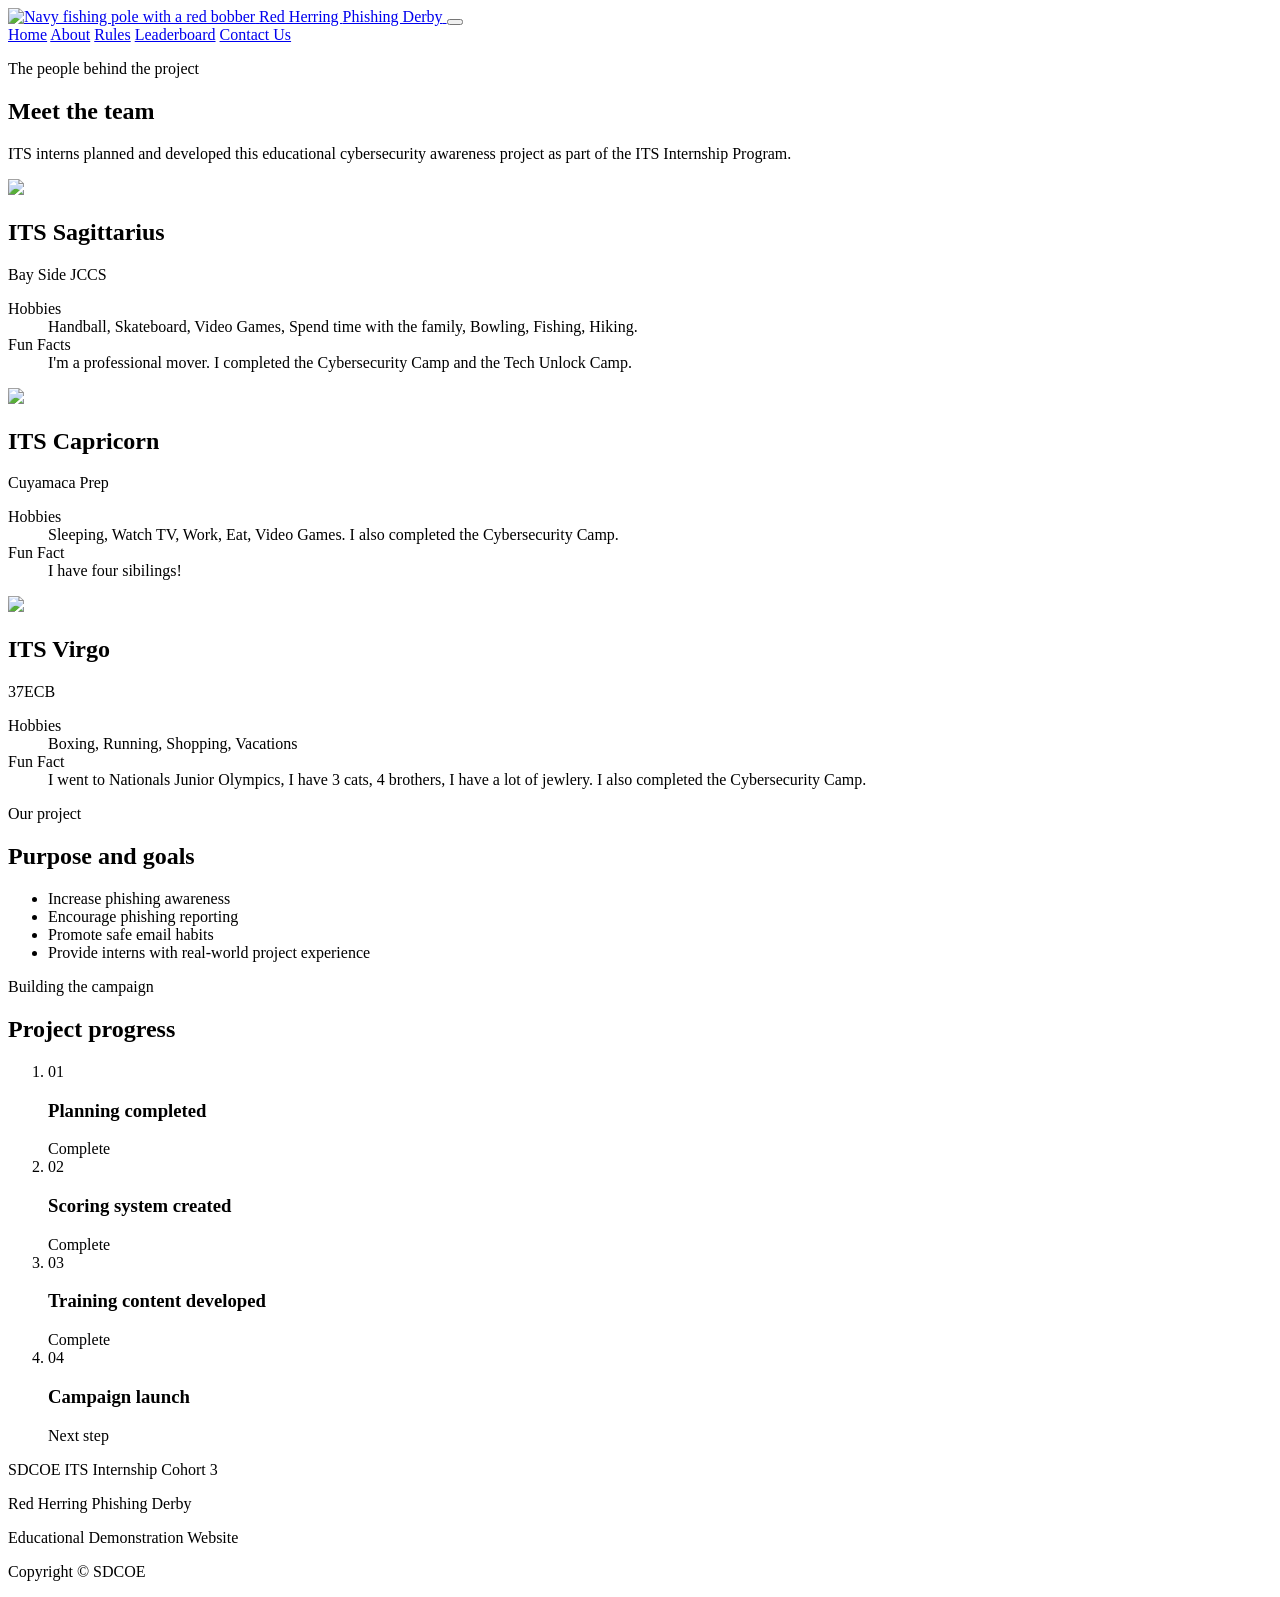
==== about.html @ b98de690 "Removed video section and changed leaderboard scored to 100 and changed named to "PlaceHolder"" ====
<!doctype html>
<html lang="en">
<head>
    <meta charset="utf-8">
    <meta name="viewport" content="width=device-width, initial-scale=1">
    <meta name="description" content="Meet the ITS interns behind the Red Herring Phishing Derby and explore its goals, progress, and training topics.">
    <title>About | Red Herring Phishing Derby</title>
    <link rel="stylesheet" href="styles.css">
    <script src="script.js" defer></script>
</head>
<body>
    <!-- Shared site header and navigation -->
    <header class="site-header">
        <div class="header-inner">
            <a class="brand" href="index.html" aria-label="Red Herring Phishing Derby home">
                <img class="brand-logo" src="images/redherring_logo.png" alt="Navy fishing pole with a red bobber">
                <span class="brand-name">Red Herring <span>Phishing Derby</span></span>
            </a>
            <button class="menu-toggle" type="button" aria-label="Open navigation menu" aria-expanded="false" aria-controls="site-navigation">
                <span class="menu-lines" aria-hidden="true"></span>
            </button>
            <nav class="site-nav" id="site-navigation" aria-label="Main navigation">
                <a href="index.html">Home</a>
                <a href="about.html" aria-current="page">About</a>
                <a href="rules.html">Rules</a>
                <a href="leaderboard.html">Leaderboard</a>
                <a href="contact.html">Contact Us</a>
            </nav>
        </div>
    </header>

    <!-- Team profiles and the intern-led work behind the program -->
    <main class="content-width page-main">
        <section aria-labelledby="team-title">
            <div class="page-heading">
                <p class="eyebrow">The people behind the project</p>
                <h1 id="team-title">Meet the team</h1>
                <p>ITS interns planned and developed this educational cybersecurity awareness project as part of the ITS Internship Program.</p>
            </div>
            <div class="team-grid">
                <article class="team-card">
                    <div class="portrait-placeholder portrait--blue" role="img" aria-label="Placeholder portrait for an intern team member">
                        <img src="images/Zodiac_Symbols_Purple-09.webp" style="width:50%;">
                    </div>
                    <div class="team-card-copy">
                        <h2>ITS Sagittarius</h2>
                        <p class="team-role">Bay Side JCCS</p>
                        <dl class="detail-list">
                            <div>
                                <dt>Hobbies</dt>
                                <dd>Handball, Skateboard, Video Games, Spend time with the family, Bowling, Fishing, Hiking.</dd>
                            </div>
                            <div>
                                <dt>Fun Facts</dt>
                                <dd>I'm a professional mover. I completed the Cybersecurity Camp and the Tech Unlock Camp.</dd>
                            </div>
                        </dl>
                    </div>
                </article>
                <article class="team-card">
                    <div class="portrait-placeholder portrait--coral" role="img" aria-label="Placeholder portrait for an intern team member">
                        <img src="images/Zodiac_Symbols_Purple-10.webp" style="width:50%">
                    </div>
                    <div class="team-card-copy">
                        <h2>ITS Capricorn</h2>
                        <p class="team-role">Cuyamaca Prep</p>
                        <dl class="detail-list">
                            <div>
                                <dt>Hobbies</dt>
                                <dd>Sleeping, Watch TV, Work, Eat, Video Games. I also completed the Cybersecurity Camp.</dd>
                            </div>
                            <div>
                                <dt>Fun Fact</dt>
                                <dd>I have four sibilings!</dd>
                            </div>
                        </dl>
                    </div>
                </article>
                <article class="team-card">
                    <div class="portrait-placeholder portrait--green" role="img" aria-label="Placeholder portrait for an intern team member">
                        <img src="images/Zodiac_Symbols_Purple-06.webp" style="width:50%">
                    </div>
                    <div class="team-card-copy">
                        <h2>ITS Virgo</h2>
                        <p class="team-role"> 37ECB</p>
                        <dl class="detail-list">
                            <div>
                                <dt>Hobbies</dt>
                                <dd>Boxing, Running, Shopping, Vacations</dd>
                            </div>
                            <div>
                                <dt>Fun Fact</dt>
                                <dd>I went to Nationals Junior Olympics, I have 3 cats, 4 brothers, I have a lot of jewlery. I also completed the Cybersecurity Camp.</dd>
                            </div>
                        </dl>
                    </div>
                </article>
            </div>
        </section>

        <!-- Goals explain what participants and interns gain from the project -->
        <section class="section-space" aria-labelledby="goals-title">
            <div class="section-heading">
                <p class="eyebrow">Our project</p>
                <h2 id="goals-title">Purpose and goals</h2>
            </div>
            <ul class="goal-list">
                <li>Increase phishing awareness</li>
                <li>Encourage phishing reporting</li>
                <li>Promote safe email habits</li>
                <li>Provide interns with real-world project experience</li>
            </ul>
        </section>

        <!-- Project milestones show the work completed and the next step -->
        <section class="section-space" aria-labelledby="progress-title">
            <div class="section-heading">
                <p class="eyebrow">Building the campaign</p>
                <h2 id="progress-title">Project progress</h2>
            </div>
            <ol class="progress-grid">
                <li class="progress-card  progress-blue">
                    <span class="progress-number">01</span>
                    <h3 class="white">Planning completed</h3>
                    <span class="status-label">Complete</span>
                </li>
                <li class="progress-card  progress-blue">
                    <span class="progress-number">02</span>
                    <h3 class="white">Scoring system created</h3>
                    <span class="status-label">Complete</span>
                </li>
                <li class="progress-card  progress-blue">
                    <span class="progress-number">03</span>
                    <h3 class="white">Training content developed</h3>
                    <span class="status-label">Complete</span>
                </li>
                <li class="progress-card progress-blue progress-card-next">
                    <span class="progress-number">04</span>
                    <h3 class="white">Campaign launch</h3>
                    <span class="status-label">Next step</span>
                </li>
            </ol>
        </section>

        <!-- Video previews are placeholders for future training materials
        <section class="section-space section-last" aria-labelledby="videos-title">
            <div class="section-heading">
                <p class="eyebrow">Keep learning</p>
                <h2 id="videos-title">Training videos</h2>
            </div>
            <div class="video-grid">
                <article class="video-card">
                    <div class="video-art video-art--one" aria-hidden="true">
                        <span class="play-mark">&#9654;</span>
                        <span class="video-label">01 / Identify</span>
                    </div>
                    <div class="video-copy">
                        <h3>Spotting Phishing Emails</h3>
                        <p>Learn to notice suspicious senders, links, and urgent requests.</p>
                        <button class="text-button" type="button" data-preview-button aria-expanded="false" aria-controls="preview-spotting">
                            Preview <span aria-hidden="true">+</span>
                        </button>
                        <p class="preview-note" id="preview-spotting" hidden>Training video preview will be added soon.</p>
                    </div>
                </article>
                <article class="video-card">
                    <div class="video-art video-art--two" aria-hidden="true">
                        <span class="play-mark">&#9654;</span>
                        <span class="video-label">02 / Protect</span>
                    </div>
                    <div class="video-copy">
                        <h3>Safe Email Practices</h3>
                        <p>Build a few reliable habits for handling everyday email.</p>
                        <button class="text-button" type="button" data-preview-button aria-expanded="false" aria-controls="preview-practices">
                            Preview <span aria-hidden="true">+</span>
                        </button>
                        <p class="preview-note" id="preview-practices" hidden>Training video preview will be added soon.</p>
                    </div>
                </article>
                <article class="video-card">
                    <div class="video-art video-art--three" aria-hidden="true">
                        <span class="play-mark">&#9654;</span>
                        <span class="video-label">03 / Report</span>
                    </div>
                    <div class="video-copy">
                        <h3>Reporting Suspicious Messages</h3>
                        <p>See how reporting helps protect the whole community.</p>
                        <button class="text-button" type="button" data-preview-button aria-expanded="false" aria-controls="preview-reporting">
                            Preview <span aria-hidden="true">+</span>
                        </button>
                        <p class="preview-note" id="preview-reporting" hidden>Training video preview will be added soon.</p>
                    </div>
                </article>
            </div>
        </section>
    </main>

    -->
        <!-- Shared footer appears on every page -->
        <footer class="site-footer">
            <div class="footer-inner">
                <p class="footer-cohort">SDCOE ITS Internship Cohort 3</p>
                <p>Red Herring Phishing Derby</p>
                <p>Educational Demonstration Website</p>
                <p class="footer-copyright">Copyright &copy; SDCOE</p>
            </div>
        </footer>
</body>
</html>
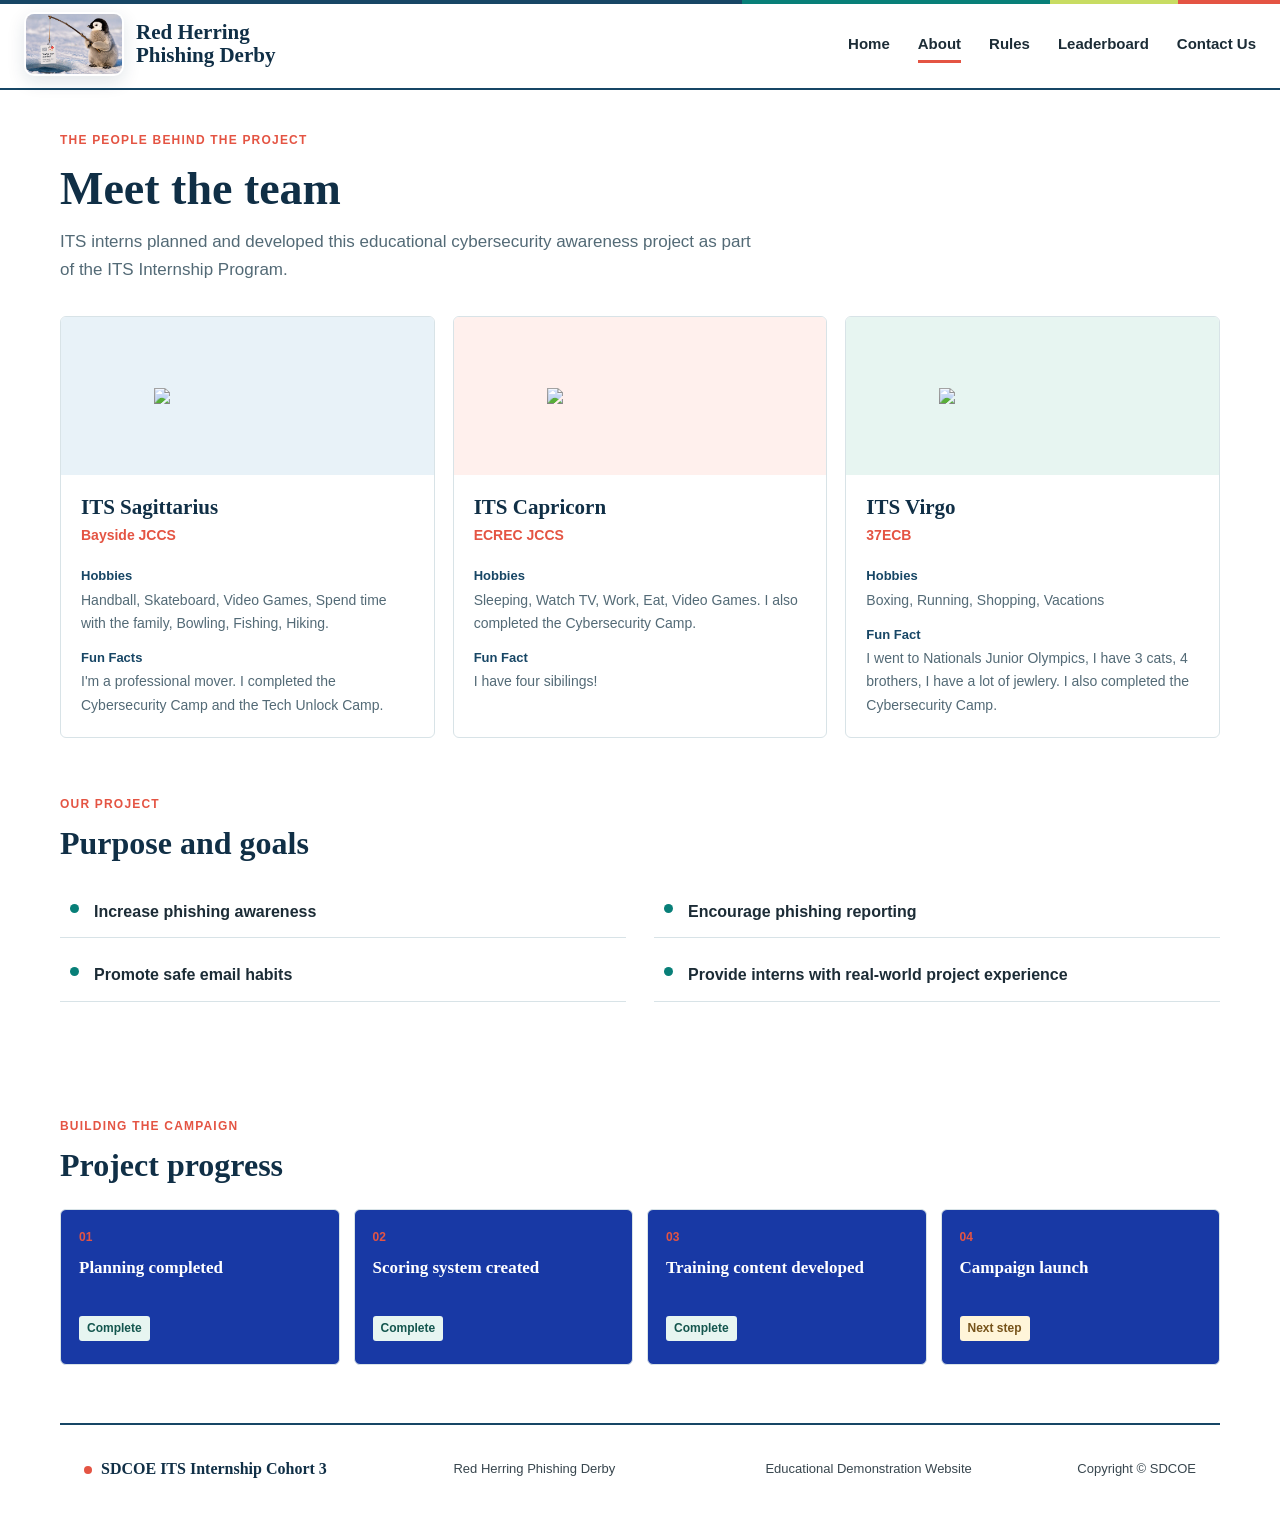
==== commit 652fbed1: "Removed fictional data with real data and changed logo to requested logo per Michael" ====
--- a/about.html
+++ b/about.html
@@ -13,7 +13,7 @@
     <header class="site-header">
         <div class="header-inner">
             <a class="brand" href="index.html" aria-label="Red Herring Phishing Derby home">
-                <img class="brand-logo" src="images/redherring_logo.png" alt="Navy fishing pole with a red bobber">
+                <img class="brand-logo" src="images/internLogo.png" alt="Navy fishing pole with a red bobber" />
                 <span class="brand-name">Red Herring <span>Phishing Derby</span></span>
             </a>
             <button class="menu-toggle" type="button" aria-label="Open navigation menu" aria-expanded="false" aria-controls="site-navigation">
@@ -44,7 +44,7 @@
                     </div>
                     <div class="team-card-copy">
                         <h2>ITS Sagittarius</h2>
-                        <p class="team-role">Bay Side JCCS</p>
+                        <p class="team-role">Bayside JCCS</p>
                         <dl class="detail-list">
                             <div>
                                 <dt>Hobbies</dt>
@@ -63,7 +63,7 @@
                     </div>
                     <div class="team-card-copy">
                         <h2>ITS Capricorn</h2>
-                        <p class="team-role">Cuyamaca Prep</p>
+                        <p class="team-role">ECREC JCCS</p>
                         <dl class="detail-list">
                             <div>
                                 <dt>Hobbies</dt>
--- a/styles.css
+++ b/styles.css
@@ -0,0 +1,1679 @@
+/* Shared colors and type keep all five pages visually consistent. */
+:root {
+    color-scheme: light;
+    --navy: #174665;
+    --navy-deep: #102f46;
+    --ink: #1c2c36;
+    --muted: #536a76;
+    --line: #d8e3e7;
+    --paper: #fff;
+    --mist: #f0f7f8;
+    --coral: #e45443;
+    --coral-light: #fff0ed;
+    --teal: #087f78;
+    --teal-light: #e7f5f1;
+    --gold: #a66b13;
+    --citron: #c8dc62;
+    --content-width: 1160px;
+    --body-font: "Aptos", "Segoe UI Variable", "Segoe UI", sans-serif;
+    --heading-font: "Iowan Old Style", "Bodoni 72", "Palatino Linotype", Georgia, serif;
+}
+
+/* Accessible defaults and predictable box sizing. */
+*,
+*::before,
+*::after {
+    box-sizing: border-box;
+}
+
+html {
+    scroll-behavior: smooth;
+}
+
+body {
+    min-width: 320px;
+    margin: 0;
+    background: var(--paper);
+    color: var(--ink);
+    font-family: var(--body-font);
+    font-size: 16px;
+    line-height: 1.65;
+}
+
+img {
+    display: block;
+    max-width: 100%;
+}
+
+a {
+    color: var(--navy);
+}
+
+    a:focus-visible,
+    button:focus-visible,
+    summary:focus-visible {
+        outline: 3px solid var(--coral);
+        outline-offset: 4px;
+    }
+
+h1,
+h2,
+h3,
+p {
+    margin-top: 0;
+}
+
+h1,
+h2,
+h3 {
+    color: var(--navy-deep);
+    font-family: var(--heading-font);
+    font-weight: 700;
+    line-height: 1.2;
+}
+
+h1 {
+    margin-bottom: 18px;
+    font-size: 46px;
+}
+
+h2 {
+    margin-bottom: 16px;
+    font-size: 32px;
+}
+
+h3 {
+    margin-bottom: 8px;
+    font-size: 20px;
+}
+
+.content-width {
+    width: min(var(--content-width), calc(100% - 64px));
+    margin-inline: auto;
+}
+
+.visually-hidden {
+    position: absolute;
+    width: 1px;
+    height: 1px;
+    padding: 0;
+    overflow: hidden;
+    clip: rect(0, 0, 0, 0);
+    white-space: nowrap;
+    clip-path: inset(50%);
+}
+
+/* Shared header follows the reference's compact horizontal navigation. */
+.site-header {
+    position: relative;
+    z-index: 2;
+    border-bottom: 2px solid var(--navy);
+    background: var(--paper);
+}
+
+    .site-header::before {
+        position: absolute;
+        inset: 0 0 auto;
+        height: 4px;
+        background: linear-gradient(90deg, var(--navy) 0 58%, var(--teal) 58% 82%, var(--citron) 82% 92%, var(--coral) 92%);
+        content: "";
+    }
+
+.header-inner {
+    display: flex;
+    width: min(1320px, calc(100% - 48px));
+    min-height: 88px;
+    margin-inline: auto;
+    align-items: center;
+    justify-content: space-between;
+    gap: 28px;
+}
+
+.brand {
+    display: inline-flex;
+    min-width: max-content;
+    align-items: center;
+    gap: 12px;
+    color: var(--navy-deep);
+    text-decoration: none;
+}
+
+.brand-logo {
+    width: 100px;
+    height: 64px;
+    object-fit: cover;
+    border-radius: 10px;
+    border: 2px solid #fff;
+    box-shadow: 0 6px 18px rgba(16,47,70,0.12);
+    background: var(--paper);
+    transition: transform 180ms ease, box-shadow 180ms ease;
+}
+
+
+.brand-name {
+    font-family: var(--heading-font);
+    font-size: 21px;
+    font-weight: 700;
+    line-height: 1.1;
+}
+
+    .brand-name span {
+        display: block;
+    }
+
+.site-nav {
+    display: flex;
+    align-items: center;
+    gap: 28px;
+}
+
+    .site-nav a {
+        position: relative;
+        padding-block: 9px;
+        color: var(--ink);
+        font-size: 15px;
+        font-weight: 700;
+        text-decoration: none;
+        white-space: nowrap;
+    }
+
+        .site-nav a::after {
+            position: absolute;
+            right: 0;
+            bottom: 2px;
+            left: 0;
+            height: 3px;
+            background: var(--coral);
+            content: "";
+            transform: scaleX(0);
+            transform-origin: left;
+            transition: transform 160ms ease;
+        }
+
+        .site-nav a:hover::after,
+        .site-nav a[aria-current="page"]::after {
+            transform: scaleX(1);
+        }
+
+.menu-toggle {
+    display: none;
+    width: 44px;
+    height: 44px;
+    align-items: center;
+    justify-content: center;
+    border: 1px solid var(--line);
+    border-radius: 5px;
+    background: var(--paper);
+    color: var(--navy);
+    cursor: pointer;
+}
+
+.menu-lines,
+.menu-lines::before,
+.menu-lines::after {
+    display: block;
+    width: 20px;
+    height: 2px;
+    background: currentColor;
+    content: "";
+}
+
+.menu-lines {
+    position: relative;
+}
+
+    .menu-lines::before,
+    .menu-lines::after {
+        position: absolute;
+        left: 0;
+    }
+
+    .menu-lines::before {
+        top: -6px;
+    }
+
+    .menu-lines::after {
+        top: 6px;
+    }
+
+/* Home page: introduction, purpose band, and at-a-glance values. */
+.home-hero {
+    display: grid;
+    min-height: 420px;
+    padding-block: 58px 56px;
+    align-items: center;
+    grid-template-columns: minmax(0, 1.4fr) minmax(240px, 0.6fr);
+    gap: 46px;
+}
+
+.hero-copy {
+    max-width: 670px;
+}
+
+.eyebrow {
+    margin-bottom: 12px;
+    color: var(--coral);
+    font-size: 12px;
+    font-weight: 800;
+    letter-spacing: 1.2px;
+    line-height: 1.4;
+    text-transform: uppercase;
+}
+
+.home-hero h1 {
+    margin-bottom: 18px;
+    font-size: 56px;
+}
+
+.hero-summary {
+    max-width: 620px;
+    margin-bottom: 26px;
+    color: var(--muted);
+    font-size: 19px;
+}
+
+.button-row {
+    display: flex;
+    flex-wrap: wrap;
+    gap: 12px;
+}
+
+.button {
+    display: inline-flex;
+    min-height: 48px;
+    padding: 11px 18px;
+    align-items: center;
+    justify-content: center;
+    border: 2px solid var(--navy);
+    border-radius: 5px;
+    font-size: 15px;
+    font-weight: 700;
+    text-align: center;
+    text-decoration: none;
+    transition: background-color 160ms ease, color 160ms ease, transform 160ms ease;
+}
+
+    .button:hover {
+        transform: translateY(-2px);
+    }
+
+.button-primary {
+    background: var(--navy);
+    color: #fff;
+}
+
+    .button-primary:hover {
+        background: var(--navy-deep);
+    }
+
+.button-secondary {
+    background: var(--paper);
+    color: var(--navy);
+}
+
+    .button-secondary:hover {
+        background: var(--mist);
+    }
+
+.hero-mark {
+    display: grid;
+    min-height: 260px;
+    padding: 28px;
+    align-content: center;
+    justify-items: center;
+    overflow: hidden;
+    border: 1px solid var(--line);
+    border-radius: 8px;
+    background-color: #f3f9f8;
+    background-image: radial-gradient(#c0d9d5 1px, transparent 1px);
+    background-position: 10px 10px;
+    background-size: 18px 18px;
+    text-align: center;
+}
+
+    .hero-mark img {
+        width: min(100%, 280px);
+        height: 190px;
+        object-fit: contain;
+    }
+
+    .hero-mark p {
+        margin: 0;
+        padding: 5px 12px;
+        border-radius: 3px;
+        background: var(--paper);
+        color: var(--navy);
+        font-family: var(--heading-font);
+        font-size: 18px;
+        font-weight: 700;
+    }
+
+.section-band {
+    border-block: 1px solid #e4eaeb;
+    background: var(--mist);
+}
+
+.purpose-layout {
+    display: grid;
+    padding-block: 38px;
+    align-items: center;
+    grid-template-columns: 0.85fr 1.15fr;
+    gap: 56px;
+}
+
+    .purpose-layout h2 {
+        max-width: 360px;
+        margin-bottom: 0;
+    }
+
+.purpose-copy {
+    max-width: 670px;
+    margin: 0;
+    color: #37464e;
+    font-size: 17px;
+}
+
+.section-space {
+    padding-block: 58px;
+}
+
+.section-last {
+    padding-bottom: 72px;
+}
+
+.section-heading {
+    margin-bottom: 24px;
+}
+
+    .section-heading h2 {
+        margin-bottom: 0;
+    }
+
+.overview-grid {
+    display: grid;
+    grid-template-columns: repeat(4, minmax(0, 1fr));
+    gap: 16px;
+}
+
+.info-card,
+.progress-card,
+.bonus-card,
+.performer-card {
+    border: 1px solid var(--line);
+    border-radius: 6px;
+    background: var(--paper);
+}
+
+.info-card {
+    min-height: 198px;
+    padding: 23px 20px;
+    border-top: 3px solid var(--navy);
+    transition: border-color 160ms ease, transform 160ms ease, box-shadow 160ms ease;
+}
+
+    .info-card:nth-child(2) {
+        border-top-color: var(--coral);
+    }
+
+    .info-card:nth-child(3) {
+        border-top-color: var(--teal);
+    }
+
+    .info-card:nth-child(4) {
+        border-top-color: var(--gold);
+    }
+
+    .info-card:hover,
+    .team-card:hover,
+    .video-card:hover,
+    .bonus-card:hover {
+        border-color: #aebdc3;
+        box-shadow: 0 8px 22px rgb(23 54 75 / 9%);
+        transform: translateY(-3px);
+    }
+
+.card-index {
+    display: block;
+    margin-bottom: 14px;
+    color: var(--muted);
+    font-size: 12px;
+    font-weight: 800;
+}
+
+.card-value,
+.bonus-value {
+    margin-bottom: 4px;
+    color: var(--teal);
+    font-family: var(--heading-font);
+    font-size: 30px;
+    font-weight: 700;
+    line-height: 1.15;
+}
+
+.info-card:nth-child(2) .card-value {
+    color: var(--coral);
+}
+
+.info-card:nth-child(4) .card-value {
+    color: var(--gold);
+}
+
+.info-card h3 {
+    margin-bottom: 6px;
+    font-size: 17px;
+}
+
+.info-card > p:last-child,
+.small-note {
+    color: var(--muted);
+    font-size: 14px;
+}
+
+.info-card > p:last-child {
+    margin-bottom: 0;
+}
+
+.small-note {
+    margin: 14px 0 0;
+    font-size: 13px;
+}
+
+/* Shared interior page heading and section rhythm. */
+.page-main {
+    padding-top: 42px;
+}
+
+.page-heading {
+    max-width: 750px;
+    margin-bottom: 32px;
+}
+
+    .page-heading h1 {
+        margin-bottom: 12px;
+    }
+
+    .page-heading > p:last-child {
+        max-width: 700px;
+        margin-bottom: 0;
+        color: var(--muted);
+        font-size: 17px;
+    }
+
+/* About page: intern profiles, project goals, and milestones. */
+.team-grid,
+.video-grid,
+.top-performer-grid {
+    display: grid;
+    grid-template-columns: repeat(3, minmax(0, 1fr));
+    gap: 18px;
+}
+
+.team-card,
+.video-card {
+    overflow: hidden;
+    border: 1px solid var(--line);
+    border-radius: 6px;
+    background: var(--paper);
+    transition: border-color 160ms ease, transform 160ms ease, box-shadow 160ms ease;
+}
+
+.portrait-placeholder {
+    display: grid;
+    min-height: 158px;
+    place-items: center;
+    background: #e8f2f8;
+}
+
+    .portrait-placeholder span {
+        display: grid;
+        width: 82px;
+        height: 82px;
+        place-items: center;
+        border: 3px solid #fff;
+        border-radius: 50%;
+        background: var(--navy);
+        color: #fff;
+        font-family: var(--heading-font);
+        font-size: 24px;
+        font-weight: 700;
+    }
+
+.portrait--coral {
+    background: var(--coral-light);
+}
+
+    .portrait--coral span {
+        background: var(--coral);
+    }
+
+.portrait--green {
+    background: var(--teal-light);
+}
+
+    .portrait--green span {
+        background: var(--teal);
+    }
+
+.team-card-copy,
+.video-copy {
+    padding: 20px;
+}
+
+    .team-card-copy h2 {
+        margin-bottom: 4px;
+        font-size: 21px;
+    }
+
+.team-role {
+    margin-bottom: 18px;
+    color: var(--coral);
+    font-size: 14px;
+    font-weight: 700;
+}
+
+.detail-list,
+.detail-list div {
+    margin: 0;
+}
+
+    .detail-list div + div {
+        margin-top: 12px;
+    }
+
+    .detail-list dt {
+        color: var(--navy);
+        font-size: 13px;
+        font-weight: 800;
+    }
+
+    .detail-list dd {
+        margin: 2px 0 0;
+        color: var(--muted);
+        font-size: 14px;
+    }
+
+.goal-list {
+    display: grid;
+    margin: 0;
+    padding: 0;
+    grid-template-columns: repeat(2, minmax(0, 1fr));
+    gap: 12px 28px;
+    list-style: none;
+}
+
+    .goal-list li {
+        position: relative;
+        padding: 12px 12px 12px 34px;
+        border-bottom: 1px solid var(--line);
+        font-weight: 700;
+    }
+
+        .goal-list li::before {
+            position: absolute;
+            top: 17px;
+            left: 10px;
+            width: 9px;
+            height: 9px;
+            border-radius: 50%;
+            background: var(--teal);
+            content: "";
+        }
+
+.progress-grid {
+    display: grid;
+    margin: 0;
+    padding: 0;
+    grid-template-columns: repeat(4, minmax(0, 1fr));
+    gap: 14px;
+    list-style: none;
+}
+
+.progress-card {
+    min-height: 156px;
+    padding: 18px;
+}
+
+.progress-number {
+    display: block;
+    margin-bottom: 10px;
+    color: var(--coral);
+    font-size: 12px;
+    font-weight: 800;
+}
+
+.progress-card h3 {
+    min-height: 48px;
+    font-size: 17px;
+}
+
+.status-label {
+    display: inline-block;
+    padding: 3px 8px;
+    border-radius: 3px;
+    background: var(--teal-light);
+    color: #14564e;
+    font-size: 12px;
+    font-weight: 800;
+}
+
+.progress-card-next .status-label {
+    background: #fff5d9;
+    color: #76531a;
+}
+
+.video-art {
+    display: flex;
+    min-height: 142px;
+    padding: 18px;
+    align-items: flex-end;
+    justify-content: space-between;
+    background: var(--navy);
+    color: #fff;
+}
+
+.video-art--two {
+    background: var(--teal);
+}
+
+.video-art--three {
+    background: var(--gold);
+}
+
+.play-mark {
+    display: grid;
+    width: 44px;
+    height: 44px;
+    padding-left: 3px;
+    place-items: center;
+    border: 1px solid rgb(255 255 255 / 75%);
+    border-radius: 50%;
+    font-size: 15px;
+}
+
+.video-label {
+    font-size: 12px;
+    font-weight: 800;
+    letter-spacing: 0.6px;
+    text-transform: uppercase;
+}
+
+.video-copy h3 {
+    font-size: 18px;
+}
+
+.video-copy > p {
+    min-height: 48px;
+    margin-bottom: 12px;
+    color: var(--muted);
+    font-size: 14px;
+}
+
+.text-button {
+    padding: 4px 0;
+    border: 0;
+    background: none;
+    color: var(--navy);
+    font: inherit;
+    font-size: 14px;
+    font-weight: 800;
+    cursor: pointer;
+}
+
+    .text-button span {
+        padding-left: 4px;
+        color: var(--coral);
+    }
+
+.video-copy .preview-note {
+    min-height: 0;
+    margin: 10px 0 0;
+    color: var(--teal);
+    font-size: 13px;
+}
+
+/* Rules page: steps, reporting path, point table, and bonus values. */
+.rules-main {
+    max-width: 940px;
+}
+
+    .rules-main .page-heading {
+        max-width: 800px;
+    }
+
+.rule-section {
+    padding-block: 25px 30px;
+    border-top: 1px solid var(--line);
+}
+
+.rule-heading {
+    display: flex;
+    margin-bottom: 14px;
+    align-items: center;
+    gap: 14px;
+}
+
+    .rule-heading h2 {
+        margin: 0;
+        font-size: 26px;
+    }
+
+.rule-step {
+    display: grid;
+    width: 34px;
+    height: 34px;
+    flex: 0 0 34px;
+    place-items: center;
+    border-radius: 50%;
+    background: #e6f1f8;
+    color: var(--navy);
+    font-size: 12px;
+    font-weight: 800;
+}
+
+.rule-section > p {
+    max-width: 800px;
+    margin-bottom: 14px;
+    color: #3e4a51;
+}
+
+    .rule-section > p:last-child {
+        margin-bottom: 0;
+    }
+
+.report-path {
+    display: flex;
+    margin-block: 18px;
+    padding: 14px 18px;
+    flex-wrap: wrap;
+    align-items: center;
+    gap: 12px;
+    border-left: 4px solid var(--coral);
+    background: var(--mist);
+    color: var(--navy-deep);
+    font-weight: 700;
+}
+
+.path-arrow {
+    color: var(--coral);
+}
+
+.table-scroll {
+    overflow-x: auto;
+    border: 1px solid var(--line);
+    border-radius: 6px;
+}
+
+table {
+    width: 100%;
+    border-collapse: collapse;
+    text-align: left;
+}
+
+caption {
+    padding: 14px 18px;
+    background: var(--mist);
+    color: var(--navy-deep);
+    font-weight: 800;
+    text-align: left;
+}
+
+th,
+td {
+    padding: 13px 18px;
+    border-bottom: 1px solid var(--line);
+}
+
+thead th {
+    background: #f9fbfb;
+    color: var(--navy-deep);
+    font-size: 14px;
+}
+
+tbody tr:last-child td {
+    border-bottom: 0;
+}
+
+.scoring-table th:last-child,
+.scoring-table td:last-child {
+    width: 155px;
+    text-align: right;
+}
+
+.point-value {
+    display: inline-block;
+    min-width: 46px;
+    padding: 3px 8px;
+    border-radius: 3px;
+    background: #edf1f2;
+    font-weight: 800;
+    text-align: center;
+}
+
+.point-positive {
+    background: var(--teal-light);
+    color: #14564e;
+}
+
+.point-negative {
+    background: var(--coral-light);
+    color: #9d342d;
+}
+
+.bonus-grid {
+    display: grid;
+    grid-template-columns: repeat(3, minmax(0, 1fr));
+    gap: 14px;
+}
+
+.bonus-card {
+    min-height: 156px;
+    padding: 18px;
+    transition: border-color 160ms ease, transform 160ms ease, box-shadow 160ms ease;
+}
+
+    .bonus-card:hover {
+        border-color: #aebdc3;
+        box-shadow: 0 8px 22px rgb(23 54 75 / 9%);
+        transform: translateY(-3px);
+    }
+
+.bonus-streak {
+    grid-column: span 3;
+    min-height: 130px;
+    border-left: 4px solid var(--teal);
+    background: var(--teal-light);
+}
+
+.bonus-rank {
+    margin-bottom: 8px;
+    color: var(--muted);
+    font-size: 12px;
+    font-weight: 800;
+    text-transform: uppercase;
+}
+
+.bonus-value {
+    margin-bottom: 4px;
+}
+
+.bonus-card h3 {
+    margin-bottom: 4px;
+    font-size: 17px;
+}
+
+.bonus-card > p:last-child {
+    margin-bottom: 0;
+    color: var(--muted);
+    font-size: 14px;
+}
+
+/* Leaderboard: fictional data notice, top performers, and standings. */
+.sample-notice {
+    display: flex;
+    min-height: 80px;
+    padding: 14px 20px;
+    align-items: center;
+    gap: 16px;
+    border: 1px solid #f1c5bd;
+    border-left: 5px solid var(--coral);
+    background: var(--coral-light);
+}
+
+.notice-mark {
+    display: grid;
+    width: 34px;
+    height: 34px;
+    flex: 0 0 34px;
+    place-items: center;
+    border-radius: 50%;
+    background: var(--coral);
+    color: #fff;
+    font-weight: 800;
+}
+
+.sample-notice p {
+    display: grid;
+    margin: 0;
+    color: #7f302b;
+    font-size: 13px;
+    font-weight: 800;
+    letter-spacing: 0.7px;
+}
+
+.sample-explanation {
+    margin: 10px 0 0;
+    color: var(--muted);
+    font-size: 14px;
+}
+
+.leaderboard-top {
+    padding-top: 38px;
+}
+
+.performer-card {
+    min-height: 170px;
+    padding: 22px;
+}
+
+.performer-first {
+    border-top: 4px solid var(--gold);
+    background: #fffaf0;
+}
+
+.performer-rank {
+    display: flex;
+    margin-bottom: 17px;
+    align-items: center;
+    gap: 10px;
+    color: var(--coral);
+    font-size: 13px;
+    font-weight: 800;
+}
+
+    .performer-rank span {
+        color: var(--gold);
+        font-size: 10px;
+        letter-spacing: 0.8px;
+    }
+
+.performer-card h3 {
+    margin-bottom: 6px;
+    font-size: 21px;
+}
+
+.performer-card > p {
+    margin-bottom: 0;
+    color: var(--muted);
+}
+
+    .performer-card > p strong {
+        color: var(--navy);
+        font-family: var(--heading-font);
+        font-size: 22px;
+    }
+
+.table-heading {
+    display: flex;
+    align-items: flex-end;
+    justify-content: space-between;
+    gap: 18px;
+}
+
+.table-caption-note {
+    padding-bottom: 3px;
+    color: var(--muted);
+    font-size: 13px;
+}
+
+.leaderboard-table th:first-child,
+.leaderboard-table td:first-child {
+    width: 100px;
+}
+
+.leaderboard-table th:last-child,
+.leaderboard-table td:last-child {
+    width: 150px;
+    text-align: right;
+}
+
+.leaderboard-table tbody td:first-child {
+    color: var(--muted);
+    font-weight: 800;
+}
+
+.leaderboard-table tbody td:nth-child(2) {
+    color: var(--navy-deep);
+    font-weight: 700;
+}
+
+.leaderboard-table tbody td:last-child {
+    font-variant-numeric: tabular-nums;
+    font-weight: 800;
+}
+
+/* Contact resources and native, keyboard-accessible FAQ disclosures. */
+.resource-grid {
+    display: grid;
+    grid-template-columns: repeat(2, minmax(0, 1fr));
+    gap: 12px;
+}
+
+.resource-card {
+    display: grid;
+    min-height: 112px;
+    padding: 17px 18px;
+    align-items: center;
+    grid-template-columns: 34px 1fr 24px;
+    gap: 12px;
+    border: 1px solid var(--line);
+    border-radius: 6px;
+    color: var(--navy-deep);
+    text-decoration: none;
+    transition: border-color 160ms ease, background-color 160ms ease, transform 160ms ease;
+}
+
+    .resource-card:hover {
+        transform: translateY(-2px);
+        border-color: #9eafb6;
+        background: #f7f9f9;
+    }
+
+.resource-number {
+    color: #DB1F80;
+    font-size: 12px;
+    font-weight: 800;
+}
+
+.resource-card h3 {
+    margin: 0;
+    font-size: 18px;
+}
+
+.resource-arrow {
+    justify-self: end;
+    color: #DB1F80;
+    font-size: 21px;
+    font-weight: 700;
+}
+
+.faq-list {
+    border-top: 1px solid var(--line);
+}
+
+.faq-item {
+    border-bottom: 1px solid var(--line);
+}
+
+    .faq-item summary {
+        position: relative;
+        padding: 18px 44px 18px 2px;
+        color: var(--navy-deep);
+        font-family: var(--heading-font);
+        font-size: 19px;
+        font-weight: 700;
+        list-style: none;
+        cursor: pointer;
+    }
+
+        .faq-item summary::-webkit-details-marker {
+            display: none;
+        }
+
+        .faq-item summary::after {
+            position: absolute;
+            top: 50%;
+            right: 8px;
+            color: #DB1F80;
+            content: "+";
+            font-family: var(--body-font);
+            font-size: 24px;
+            transform: translateY(-50%);
+        }
+
+    .faq-item[open] summary::after {
+        content: "-";
+    }
+
+    .faq-item > p {
+        max-width: 760px;
+        margin: -2px 0 18px;
+        color: #DB1F80;
+    }
+
+/* Shared ruled footer reflects the supplied wireframes. */
+.site-footer {
+    border-top: 2px solid var(--navy);
+    background: var(--paper);
+}
+
+.footer-inner {
+    display: grid;
+    width: min(1320px, calc(100% - 48px));
+    min-height: 88px;
+    margin-inline: auto;
+    padding-block: 18px;
+    align-items: center;
+    grid-template-columns: 1.2fr 1fr 1fr auto;
+    gap: 12px 24px;
+}
+
+    .footer-inner p {
+        margin: 0;
+        color: #38464e;
+        font-size: 13px;
+    }
+
+    .footer-inner .footer-cohort {
+        color: var(--navy-deep);
+        font-family: var(--heading-font);
+        font-size: 16px;
+        font-weight: 700;
+    }
+
+        .footer-inner .footer-cohort::before {
+            display: inline-block;
+            width: 8px;
+            height: 8px;
+            margin-right: 9px;
+            border-radius: 50%;
+            background: var(--coral);
+            content: "";
+        }
+
+    .footer-inner .footer-copyright {
+        text-align: right;
+    }
+
+/* Tablet layout keeps every section in its original reading order. */
+@media (max-width: 900px) {
+    .header-inner {
+        width: min(var(--content-width), calc(100% - 40px));
+        min-height: 78px;
+        gap: 18px;
+    }
+
+    .brand-logo {
+        width: 50px;
+        height: 50px;
+    }
+
+    .brand-name {
+        font-size: 18px;
+    }
+
+    .site-nav {
+        gap: 16px;
+    }
+
+        .site-nav a {
+            font-size: 14px;
+        }
+
+    .overview-grid,
+    .progress-grid {
+        grid-template-columns: repeat(2, minmax(0, 1fr));
+    }
+
+    .footer-inner {
+        grid-template-columns: 1fr 1fr;
+    }
+
+        .footer-inner .footer-copyright {
+            text-align: left;
+        }
+}
+
+/* Mobile navigation and compact single-column layouts. */
+@media (max-width: 680px) {
+    body {
+        font-size: 15px;
+    }
+
+    h1 {
+        font-size: 38px;
+    }
+
+    h2 {
+        font-size: 28px;
+    }
+
+    .content-width {
+        width: calc(100% - 40px);
+    }
+
+    .header-inner {
+        position: relative;
+        width: calc(100% - 32px);
+        min-height: 72px;
+    }
+
+    .brand {
+        gap: 9px;
+    }
+
+    .brand-logo {
+        width: 46px;
+        height: 46px;
+    }
+
+    .brand-name {
+        max-width: 195px;
+        font-size: 16px;
+    }
+
+    .menu-toggle {
+        display: inline-flex;
+        flex: 0 0 44px;
+    }
+
+    .site-nav {
+        position: absolute;
+        top: calc(100% + 2px);
+        right: -16px;
+        left: -16px;
+        display: none;
+        padding: 10px 20px 16px;
+        align-items: stretch;
+        flex-direction: column;
+        gap: 0;
+        border-bottom: 2px solid var(--navy);
+        background: var(--paper);
+        box-shadow: 0 12px 18px rgb(16 43 61 / 8%);
+    }
+
+        .site-nav.is-open {
+            display: flex;
+        }
+
+        .site-nav a {
+            padding-block: 12px;
+            border-bottom: 1px solid var(--line);
+            font-size: 16px;
+        }
+
+            .site-nav a:last-child {
+                border-bottom: 0;
+            }
+
+            .site-nav a::after {
+                right: auto;
+                width: 44px;
+            }
+
+    .home-hero {
+        min-height: 0;
+        padding-block: 44px 38px;
+        grid-template-columns: 1fr;
+        gap: 26px;
+    }
+
+        .home-hero h1 {
+            font-size: 42px;
+        }
+
+    .hero-summary {
+        font-size: 17px;
+    }
+
+    .hero-mark {
+        min-height: 190px;
+        padding: 14px;
+    }
+
+        .hero-mark img {
+            height: 130px;
+        }
+
+    .purpose-layout {
+        padding-block: 30px;
+        grid-template-columns: 1fr;
+        gap: 14px;
+    }
+
+        .purpose-layout h2 {
+            max-width: 100%;
+        }
+
+    .purpose-copy {
+        font-size: 15px;
+    }
+
+    .section-space {
+        padding-block: 42px;
+    }
+
+    .section-last {
+        padding-bottom: 52px;
+    }
+
+    .overview-grid,
+    .team-grid,
+    .video-grid,
+    .top-performer-grid,
+    .resource-grid {
+        grid-template-columns: 1fr;
+    }
+
+    .info-card {
+        min-height: 0;
+    }
+
+    .page-main {
+        padding-top: 34px;
+    }
+
+    .page-heading {
+        margin-bottom: 25px;
+    }
+
+    .team-card {
+        display: grid;
+        grid-template-columns: 112px minmax(0, 1fr);
+    }
+
+    .portrait-placeholder {
+        min-height: 100%;
+    }
+
+        .portrait-placeholder span {
+            width: 62px;
+            height: 62px;
+            font-size: 20px;
+        }
+
+    .team-card-copy {
+        padding: 16px;
+    }
+
+        .team-card-copy h2 {
+            font-size: 18px;
+        }
+
+    .goal-list {
+        grid-template-columns: 1fr;
+        gap: 4px;
+    }
+
+    .progress-grid {
+        grid-template-columns: 1fr 1fr;
+        gap: 10px;
+    }
+
+    .progress-card {
+        min-height: 145px;
+        padding: 14px;
+    }
+
+        .progress-card h3 {
+            min-height: 0;
+            font-size: 16px;
+        }
+
+    .video-art {
+        min-height: 125px;
+    }
+
+    .rules-main {
+        width: calc(100% - 40px);
+    }
+
+    .rule-section {
+        padding-block: 21px 25px;
+    }
+
+    .rule-heading h2 {
+        font-size: 23px;
+    }
+
+    .report-path {
+        padding: 12px;
+        gap: 8px;
+        font-size: 14px;
+    }
+
+    th,
+    td {
+        padding: 12px;
+    }
+
+    .bonus-grid {
+        grid-template-columns: repeat(2, minmax(0, 1fr));
+        gap: 10px;
+    }
+
+    .bonus-streak {
+        grid-column: span 2;
+    }
+
+    .bonus-card {
+        min-height: 140px;
+        padding: 14px;
+    }
+
+        .bonus-card h3 {
+            font-size: 15px;
+        }
+
+    .sample-notice {
+        padding: 12px;
+        gap: 10px;
+    }
+
+        .sample-notice p {
+            font-size: 11px;
+        }
+
+    .performer-card {
+        min-height: 0;
+    }
+
+    .table-heading {
+        align-items: flex-start;
+        flex-direction: column;
+        gap: 6px;
+    }
+
+    .leaderboard-table th:first-child,
+    .leaderboard-table td:first-child {
+        width: 56px;
+    }
+
+    .leaderboard-table th:last-child,
+    .leaderboard-table td:last-child {
+        width: 85px;
+    }
+
+    .resource-card {
+        min-height: 88px;
+        padding: 14px;
+    }
+
+        .resource-card h3 {
+            font-size: 16px;
+        }
+
+    .faq-item summary {
+        padding-block: 16px;
+        font-size: 17px;
+    }
+
+    .footer-inner {
+        width: calc(100% - 40px);
+        padding-block: 20px;
+        grid-template-columns: 1fr;
+        gap: 7px;
+    }
+
+        .footer-inner .footer-cohort {
+            margin-bottom: 4px;
+        }
+}
+
+/* Reveal elements only after JavaScript has set up the observer. */
+.has-reveal-animations .reveal {
+    opacity: 0;
+    transition: opacity var(--reveal-duration, 650ms) ease var(--reveal-delay, 0ms), translate var(--reveal-duration, 650ms) cubic-bezier(0.2, 0.7, 0.2, 1) var(--reveal-delay, 0ms);
+}
+
+.has-reveal-animations .reveal--up {
+    translate: 0 24px;
+}
+
+.has-reveal-animations .reveal--from-left {
+    translate: -28px 0;
+}
+
+.has-reveal-animations .reveal--from-right {
+    translate: 28px 0;
+}
+
+.has-reveal-animations .reveal.is-visible {
+    opacity: 1;
+    translate: 0 0;
+}
+
+/* Reduced-motion preferences always show content without movement. */
+@media (prefers-reduced-motion: reduce) {
+    *,
+    *::before,
+    *::after {
+        scroll-behavior: auto !important;
+        transition-duration: 0.01ms !important;
+    }
+
+    .has-reveal-animations .reveal,
+    .has-reveal-animations .reveal.is-visible {
+        opacity: 1;
+        translate: none;
+        transition: none;
+    }
+}
+
+/* Utility classes merged from all interns */
+
+.pink {
+    color: #DB1F80;
+}
+
+.gold {
+    color: #ffe137;
+}
+
+.silver {
+    color: #dddddd;
+}
+
+.bronze {
+    color: #fb9c37;
+}
+
+.progress-blue {
+    background-color: #1839a5;
+}
+
+.white {
+    color: #ffffff;
+}
+
+.rules-main .bonus-card,
+.rules-main .point-value,
+.rules-main .table-scroll {
+    border-color: rgb(12, 12, 54);
+}
+
+.rules-main .bonus-card,
+.rules-main .bonus-streak {
+    border: 3px solid rgb(12, 12, 54);
+}
+
+/* Derby Score Calculator */ 
+
+.derby-calculator { 
+
+  max-width: 720px; 
+
+  margin: 2rem auto; 
+
+  padding: 1.5rem; 
+
+  background: #ffffff; 
+
+  border: 2px solid #007c83; 
+
+  border-radius: 16px; 
+
+  box-shadow: 0 8px 20px rgba(0, 0, 0, 0.12); 
+
+} 
+
+ 
+
+.calculator-field { 
+
+  display: grid; 
+
+  grid-template-columns: 1fr 110px; 
+
+  gap: 1rem; 
+
+  align-items: center; 
+
+  margin-bottom: 0.75rem; 
+
+} 
+
+ 
+
+.calculator-field input { 
+
+  padding: 0.65rem; 
+
+  border: 1px solid #87929d; 
+
+  border-radius: 8px; 
+
+  font-size: 1rem; 
+
+} 
+
+ 
+
+#calculate-score { 
+
+  margin-top: 1rem; 
+
+  padding: 0.8rem 1.2rem; 
+
+  background: #007c83; 
+
+  color: white; 
+
+  border: 0; 
+
+  border-radius: 8px; 
+
+  font-weight: 700; 
+
+  cursor: pointer; 
+
+} 
+
+ 
+
+#calculate-score:hover, 
+
+#calculate-score:focus { 
+
+  background: #17324d; 
+
+} 
+
+ 
+
+.score-result { 
+
+  margin-top: 1rem; 
+
+  padding: 1rem; 
+
+  background: #eaf5f6; 
+
+  border-radius: 10px; 
+
+  font-size: 1.25rem; 
+
+  font-weight: 700; 
+
+} 
+
+ 
+
+@media (max-width: 600px) { 
+
+  .calculator-field { 
+
+    grid-template-columns: 1fr; 
+
+  } 
+
+} 
